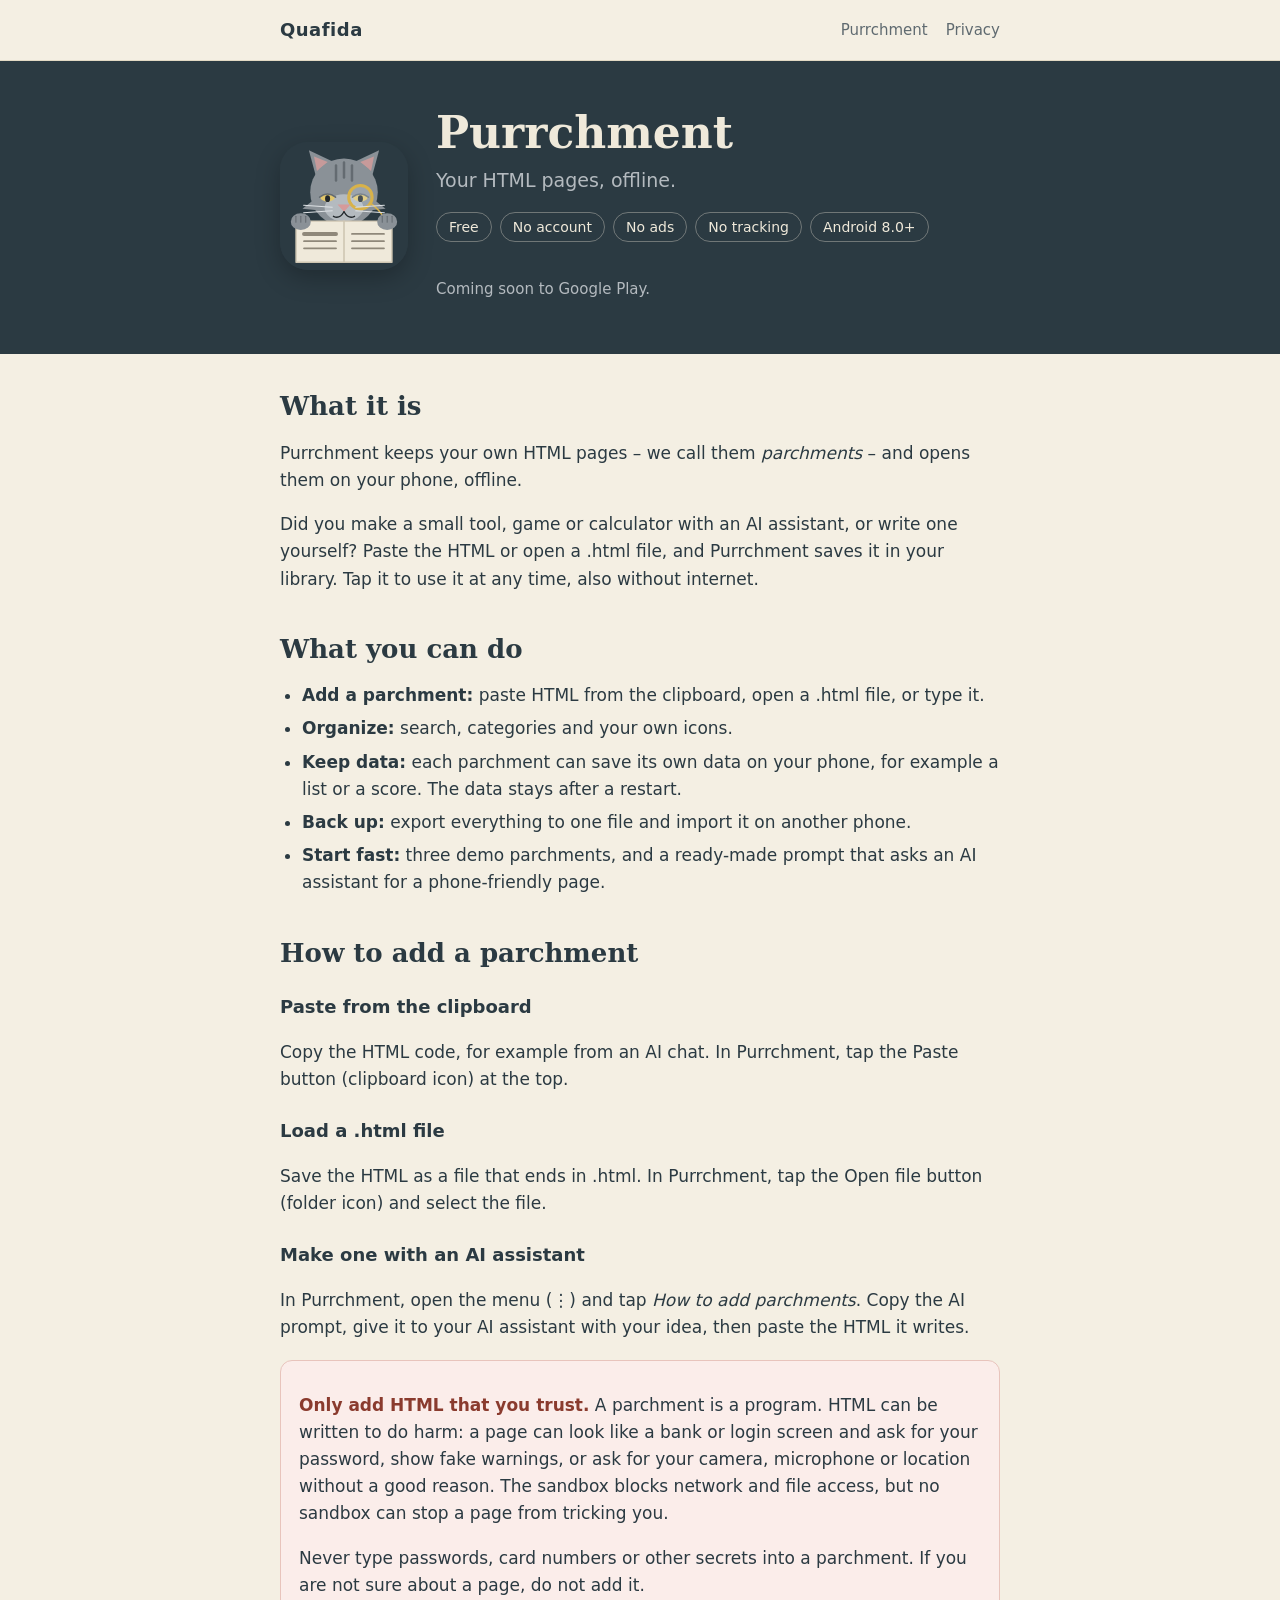
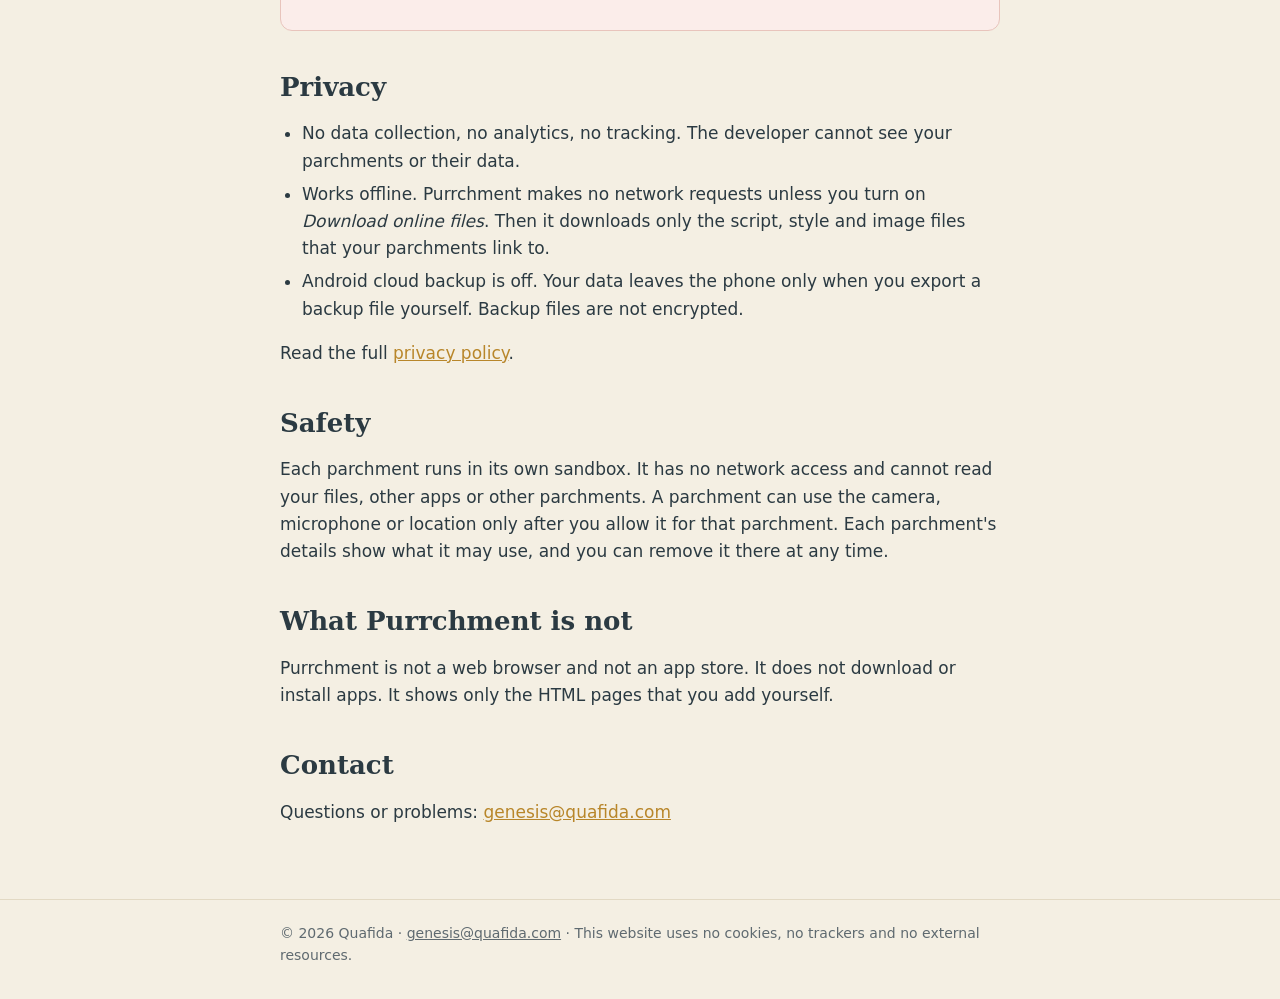
==== purrchment/index.html @ e3345865 "Purrchment: device access is saved per parchment and removable in its details Co-Authored-By: Claude" ====
<!DOCTYPE html>
<html lang="en">
<head>
<meta charset="utf-8">
<meta name="viewport" content="width=device-width, initial-scale=1">
<title>Purrchment – your HTML pages, offline</title>
<meta name="description" content="Keep your own HTML pages and use them offline on Android, each in a safe sandbox. Free, no account, no ads, no tracking.">
<link rel="icon" href="/assets/purrchment-icon-web.svg" type="image/svg+xml">
<link rel="stylesheet" href="/assets/site.css">
</head>
<body>
<header class="top"><div class="wrap">
  <a class="brand" href="/">Quafida</a>
  <nav><a href="/purrchment/">Purrchment</a><a href="/purrchment/privacy/">Privacy</a></nav>
</div></header>
<section class="hero"><div class="wrap">
  <img src="/assets/purrchment-icon-web.svg" alt="Purrchment icon: a gray cat with a monocle reads a paper">
  <div>
    <h1>Purrchment</h1>
    <p>Your HTML pages, offline.</p>
    <ul class="pills"><li>Free</li><li>No account</li><li>No ads</li><li>No tracking</li><li>Android 8.0+</li></ul>
    <span class="status">Coming soon to Google Play.</span>
  </div>
</div></section>

<main><div class="wrap">
  <h2>What it is</h2>
  <p>Purrchment keeps your own HTML pages – we call them <em>parchments</em> – and opens them on your phone, offline.</p>
  <p>Did you make a small tool, game or calculator with an AI assistant, or write one yourself? Paste the HTML or open a .html file, and Purrchment saves it in your library. Tap it to use it at any time, also without internet.</p>

  <h2>What you can do</h2>
  <ul class="list">
    <li><strong>Add a parchment:</strong> paste HTML from the clipboard, open a .html file, or type it.</li>
    <li><strong>Organize:</strong> search, categories and your own icons.</li>
    <li><strong>Keep data:</strong> each parchment can save its own data on your phone, for example a list or a score. The data stays after a restart.</li>
    <li><strong>Back up:</strong> export everything to one file and import it on another phone.</li>
    <li><strong>Start fast:</strong> three demo parchments, and a ready-made prompt that asks an AI assistant for a phone-friendly page.</li>
  </ul>

  <h2>How to add a parchment</h2>
  <h3>Paste from the clipboard</h3>
  <p>Copy the HTML code, for example from an AI chat. In Purrchment, tap the Paste button (clipboard icon) at the top.</p>
  <h3>Load a .html file</h3>
  <p>Save the HTML as a file that ends in .html. In Purrchment, tap the Open file button (folder icon) and select the file.</p>
  <h3>Make one with an AI assistant</h3>
  <p>In Purrchment, open the menu (⋮) and tap <em>How to add parchments</em>. Copy the AI prompt, give it to your AI assistant with your idea, then paste the HTML it writes.</p>

  <div class="warn">
    <p><strong>Only add HTML that you trust.</strong> A parchment is a program. HTML can be written to do harm: a page can look like a bank or login screen and ask for your password, show fake warnings, or ask for your camera, microphone or location without a good reason. The sandbox blocks network and file access, but no sandbox can stop a page from tricking you.</p>
    <p>Never type passwords, card numbers or other secrets into a parchment. If you are not sure about a page, do not add it.</p>
  </div>

  <h2>Privacy</h2>
  <ul class="list">
    <li>No data collection, no analytics, no tracking. The developer cannot see your parchments or their data.</li>
    <li>Works offline. Purrchment makes no network requests unless you turn on <em>Download online files</em>. Then it downloads only the script, style and image files that your parchments link to.</li>
    <li>Android cloud backup is off. Your data leaves the phone only when you export a backup file yourself. Backup files are not encrypted.</li>
  </ul>
  <p>Read the full <a href="/purrchment/privacy/">privacy policy</a>.</p>

  <h2>Safety</h2>
  <p>Each parchment runs in its own sandbox. It has no network access and cannot read your files, other apps or other parchments. A parchment can use the camera, microphone or location only after you allow it for that parchment. Each parchment's details show what it may use, and you can remove it there at any time.</p>

  <h2>What Purrchment is not</h2>
  <p>Purrchment is not a web browser and not an app store. It does not download or install apps. It shows only the HTML pages that you add yourself.</p>

  <h2>Contact</h2>
  <p>Questions or problems: <a href="mailto:genesis@quafida.com">genesis@quafida.com</a></p>
</div></main>
<footer><div class="wrap">© 2026 Quafida · <a href="mailto:genesis@quafida.com">genesis@quafida.com</a> · This website uses no cookies, no trackers and no external resources.</div></footer>
</body>
</html>
---- assets/site.css ----
/* Quafida site. No external fonts, scripts or trackers. */
:root {
  --bg: #F4EFE3;
  --card: #FFFDF7;
  --ink: #2B3A42;
  --muted: #5F6A70;
  --line: #E2D9C4;
  --accent: #B8862A;
  --warn-bg: #FBEDEA;
  --warn-line: #E8C4BC;
  --warn-ink: #8A3B2E;
  --hero: #2B3A42;
  --hero-ink: #EFE9DA;
  --hero-muted: #B4BABF;
}
@media (prefers-color-scheme: dark) {
  :root {
    --bg: #161D21;
    --card: #1F282D;
    --ink: #E6E1D4;
    --muted: #9BA4A9;
    --line: #2F3A40;
    --accent: #D9A93B;
    --warn-bg: #2E1F1C;
    --warn-line: #5A3029;
    --warn-ink: #F0B3A6;
    --hero: #0F1518;
  }
}
* { box-sizing: border-box; }
html { -webkit-text-size-adjust: 100%; }
body {
  margin: 0;
  background: var(--bg);
  color: var(--ink);
  font: 17px/1.6 system-ui, -apple-system, "Segoe UI", Roboto, sans-serif;
}
a { color: var(--accent); }
a:hover { text-decoration-thickness: 2px; }
.wrap { max-width: 760px; margin: 0 auto; padding: 0 20px; }
header.top { border-bottom: 1px solid var(--line); }
header.top .wrap { display: flex; align-items: center; justify-content: space-between; height: 60px; }
.brand { font-weight: 700; letter-spacing: .5px; color: var(--ink); text-decoration: none; font-size: 18px; }
nav a { color: var(--muted); text-decoration: none; margin-left: 18px; font-size: 15px; }
nav a:hover { color: var(--ink); }
.hero { background: var(--hero); color: var(--hero-ink); padding: 48px 0 52px; }
.hero .wrap { display: flex; gap: 28px; align-items: center; }
.hero img { width: 128px; height: 128px; border-radius: 28px; flex: none; box-shadow: 0 8px 24px rgba(0,0,0,.25); }
.hero h1 { margin: 0; font-family: Georgia, "DejaVu Serif", serif; font-size: 44px; line-height: 1.1; }
.hero p { margin: 8px 0 0; color: var(--hero-muted); font-size: 19px; }
.pills { display: flex; flex-wrap: wrap; gap: 8px; margin-top: 16px; padding: 0; list-style: none; }
.pills li { border: 1px solid rgba(239,233,218,.35); border-radius: 999px; padding: 3px 12px; font-size: 14px; color: var(--hero-ink); }
.status { display: inline-block; margin-top: 18px; font-size: 15px; color: var(--hero-muted); }
main { padding: 36px 0 56px; }
h2 { font-family: Georgia, "DejaVu Serif", serif; font-size: 26px; margin: 40px 0 10px; line-height: 1.25; }
h3 { font-size: 18px; margin: 24px 0 6px; }
main > .wrap > h2:first-child { margin-top: 0; }
ul.list { padding-left: 22px; }
ul.list li { margin: 6px 0; }
.card {
  display: flex; gap: 18px; align-items: center; text-decoration: none; color: inherit;
  background: var(--card); border: 1px solid var(--line); border-radius: 16px; padding: 18px; margin: 14px 0;
}
.card:hover { border-color: var(--accent); }
.card img { width: 72px; height: 72px; border-radius: 16px; flex: none; }
.card strong { font-size: 19px; display: block; }
.card span { color: var(--muted); font-size: 15px; }
.warn { background: var(--warn-bg); border: 1px solid var(--warn-line); border-radius: 12px; padding: 14px 18px; margin: 18px 0; }
.warn strong { color: var(--warn-ink); }
.note { color: var(--muted); font-size: 15px; }
footer { border-top: 1px solid var(--line); padding: 22px 0 32px; color: var(--muted); font-size: 14px; }
footer a { color: var(--muted); }
@media (max-width: 560px) {
  .hero .wrap { flex-direction: column; align-items: flex-start; gap: 18px; }
  .hero img { width: 96px; height: 96px; border-radius: 22px; }
  .hero h1 { font-size: 36px; }
  nav a { margin-left: 12px; }
}
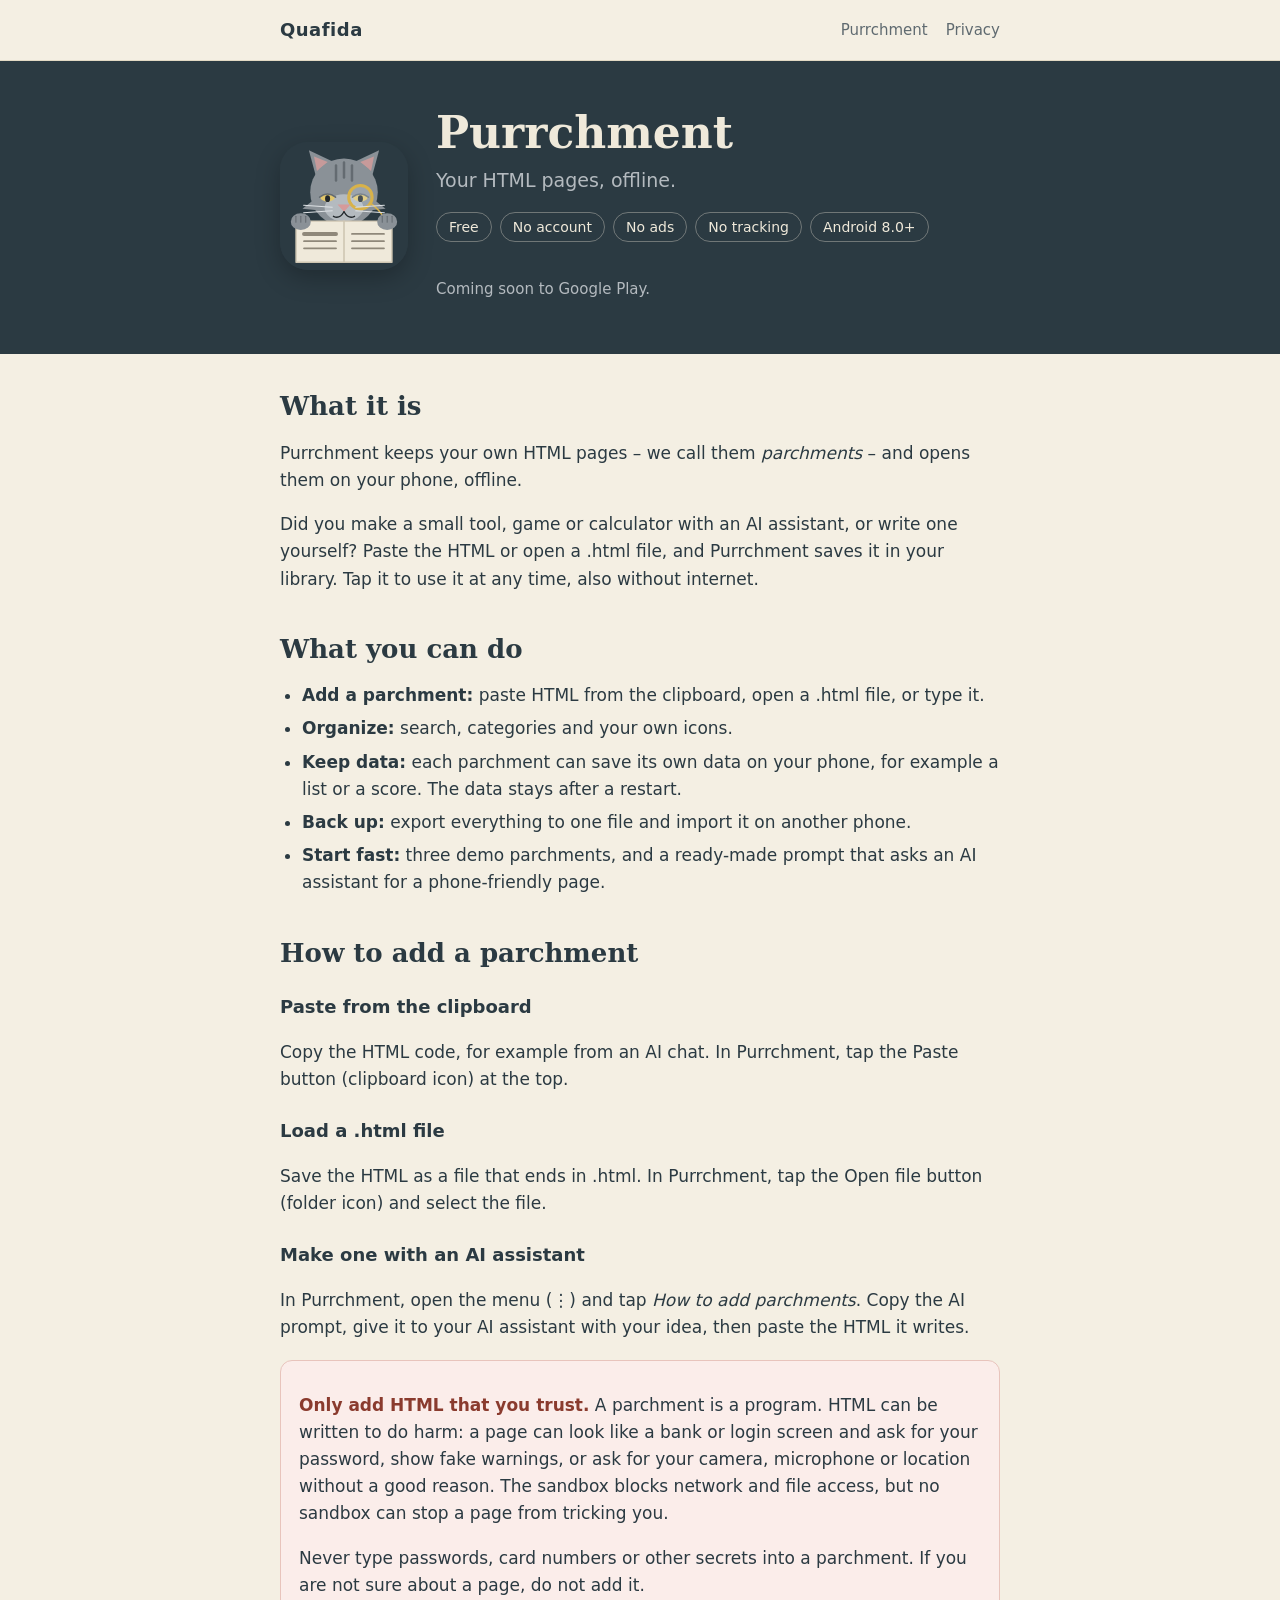
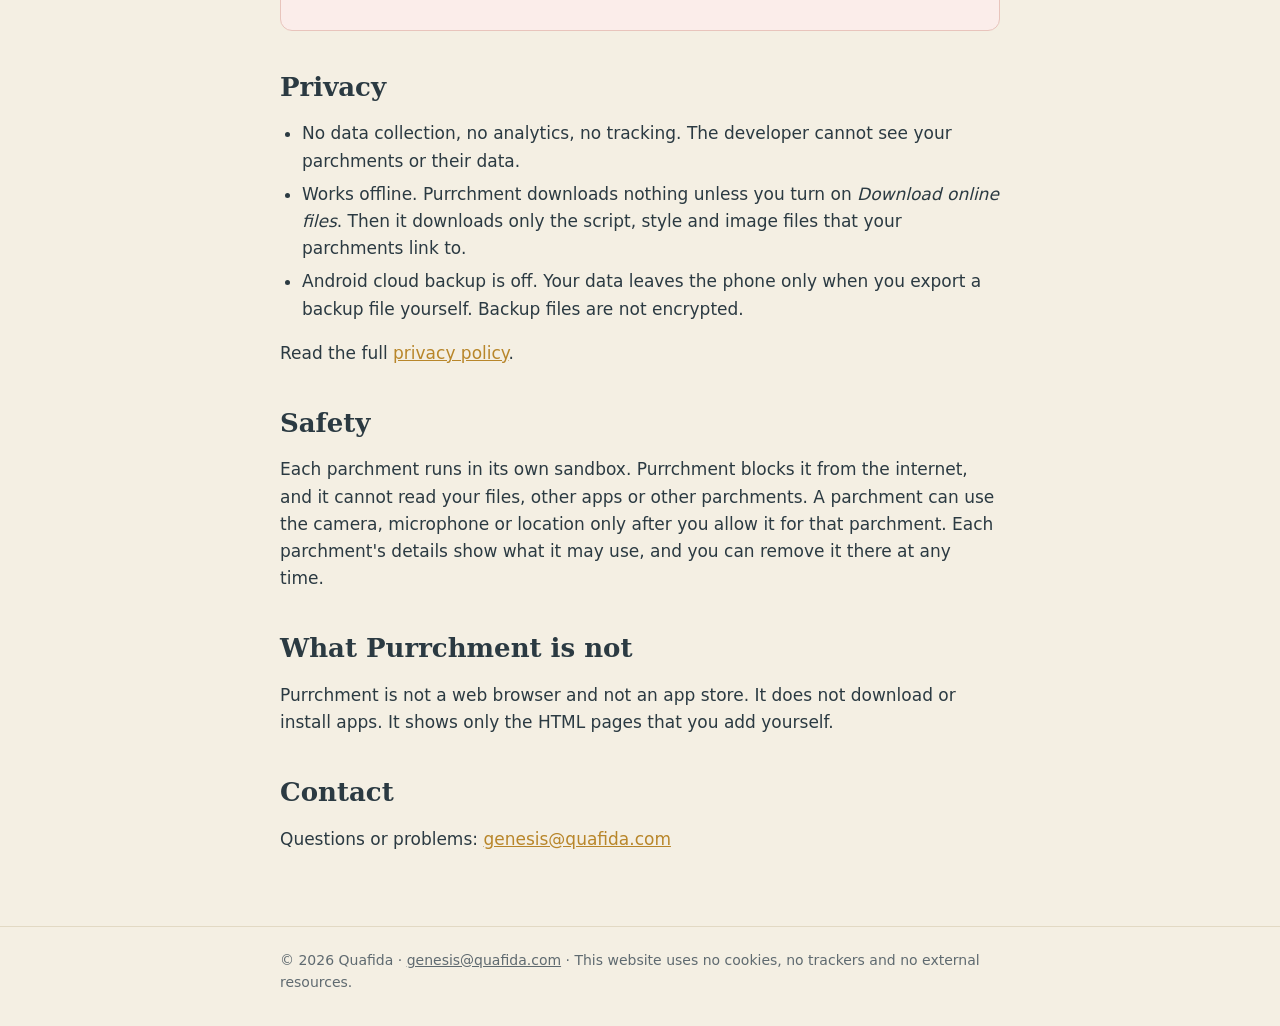
==== commit 67cd95cc: "Purrchment: describe the network block exactly Co-Authored-By: Claude Opus 5.5 <noreply@anthropic.co" ====
--- a/purrchment/index.html
+++ b/purrchment/index.html
@@ -5,16 +5,16 @@
 <meta name="viewport" content="width=device-width, initial-scale=1">
 <title>Purrchment – your HTML pages, offline</title>
 <meta name="description" content="Keep your own HTML pages and use them offline on Android, each in a safe sandbox. Free, no account, no ads, no tracking.">
-<link rel="icon" href="/assets/purrchment-icon-web.svg" type="image/svg+xml">
-<link rel="stylesheet" href="/assets/site.css">
+<link rel="icon" href="../assets/purrchment-icon-web.svg" type="image/svg+xml">
+<link rel="stylesheet" href="../assets/site.css">
 </head>
 <body>
 <header class="top"><div class="wrap">
-  <a class="brand" href="/">Quafida</a>
-  <nav><a href="/purrchment/">Purrchment</a><a href="/purrchment/privacy/">Privacy</a></nav>
+  <a class="brand" href="../">Quafida</a>
+  <nav><a href="../purrchment/">Purrchment</a><a href="../purrchment/privacy/">Privacy</a></nav>
 </div></header>
 <section class="hero"><div class="wrap">
-  <img src="/assets/purrchment-icon-web.svg" alt="Purrchment icon: a gray cat with a monocle reads a paper">
+  <img src="../assets/purrchment-icon-web.svg" alt="Purrchment icon: a gray cat with a monocle reads a paper">
   <div>
     <h1>Purrchment</h1>
     <p>Your HTML pages, offline.</p>
@@ -53,13 +53,13 @@
   <h2>Privacy</h2>
   <ul class="list">
     <li>No data collection, no analytics, no tracking. The developer cannot see your parchments or their data.</li>
-    <li>Works offline. Purrchment makes no network requests unless you turn on <em>Download online files</em>. Then it downloads only the script, style and image files that your parchments link to.</li>
+    <li>Works offline. Purrchment downloads nothing unless you turn on <em>Download online files</em>. Then it downloads only the script, style and image files that your parchments link to.</li>
     <li>Android cloud backup is off. Your data leaves the phone only when you export a backup file yourself. Backup files are not encrypted.</li>
   </ul>
-  <p>Read the full <a href="/purrchment/privacy/">privacy policy</a>.</p>
+  <p>Read the full <a href="../purrchment/privacy/">privacy policy</a>.</p>
 
   <h2>Safety</h2>
-  <p>Each parchment runs in its own sandbox. It has no network access and cannot read your files, other apps or other parchments. A parchment can use the camera, microphone or location only after you allow it for that parchment. Each parchment's details show what it may use, and you can remove it there at any time.</p>
+  <p>Each parchment runs in its own sandbox. Purrchment blocks it from the internet, and it cannot read your files, other apps or other parchments. A parchment can use the camera, microphone or location only after you allow it for that parchment. Each parchment's details show what it may use, and you can remove it there at any time.</p>
 
   <h2>What Purrchment is not</h2>
   <p>Purrchment is not a web browser and not an app store. It does not download or install apps. It shows only the HTML pages that you add yourself.</p>
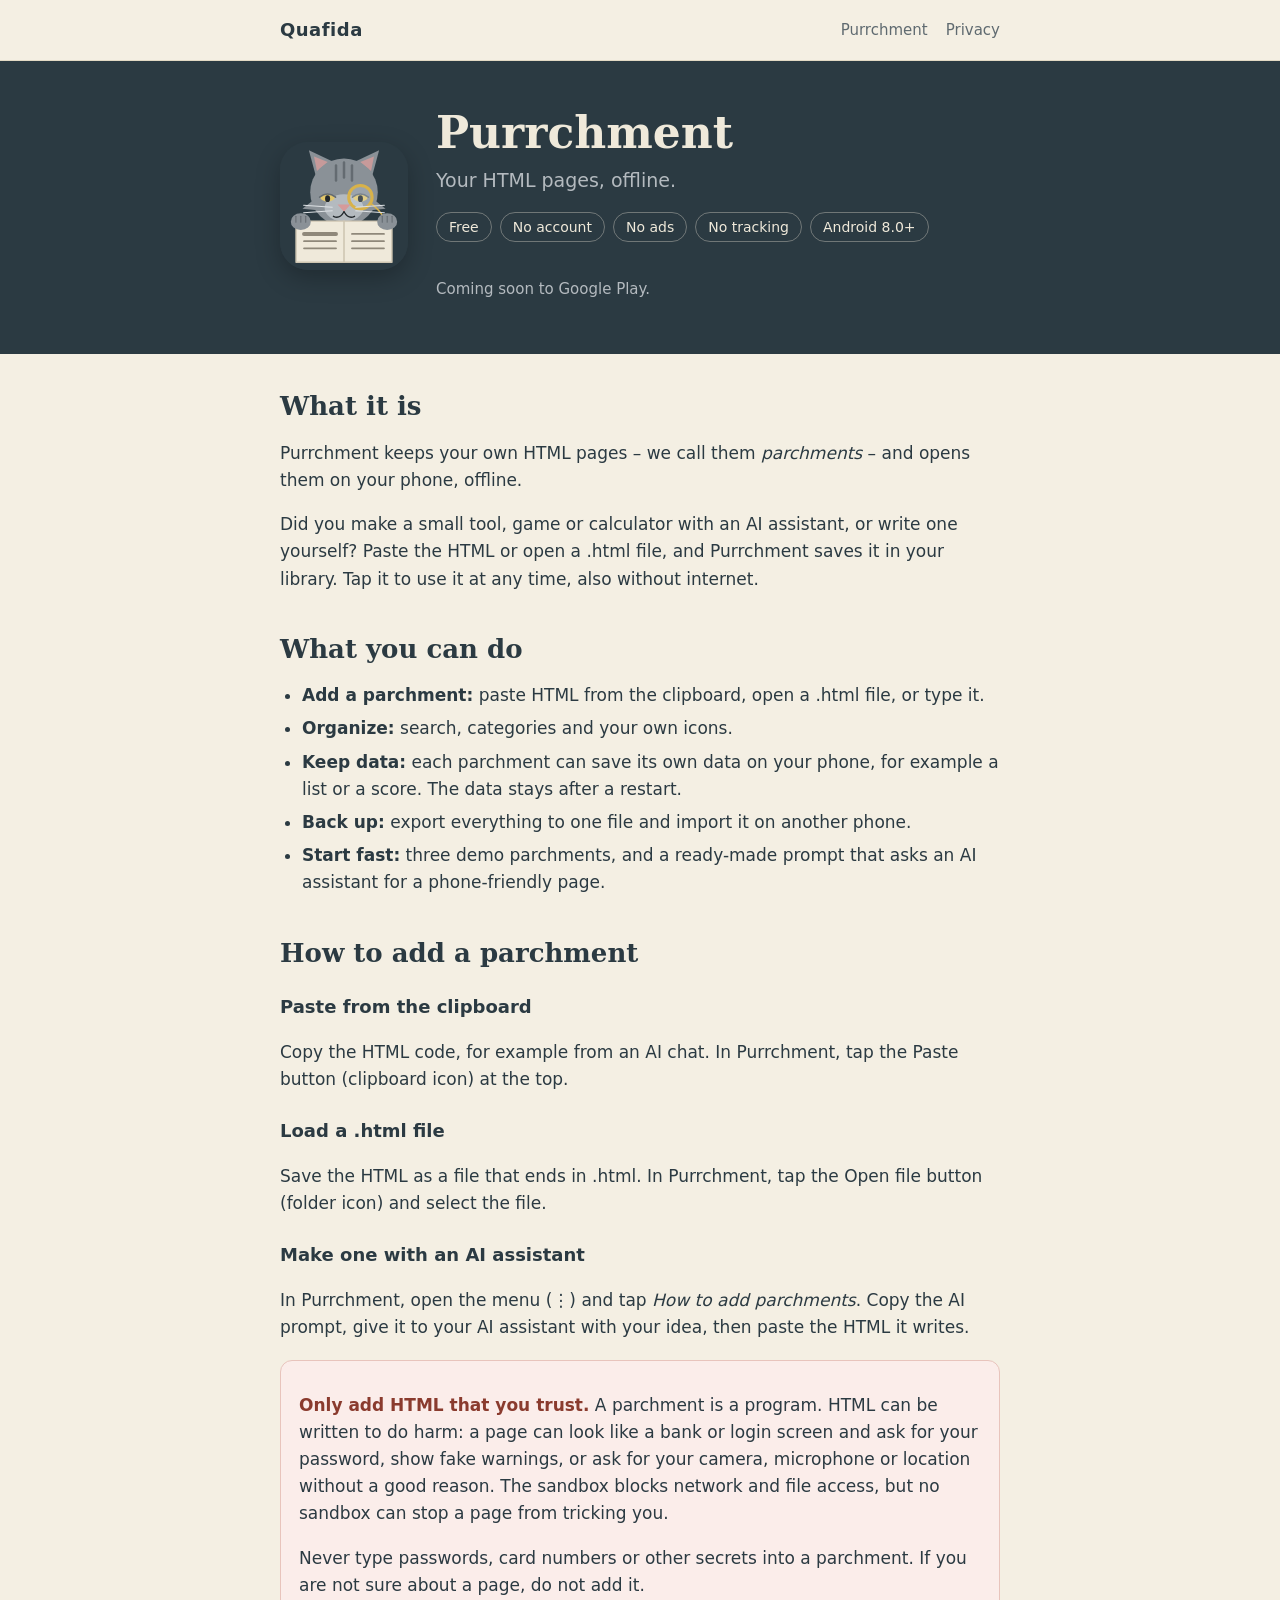
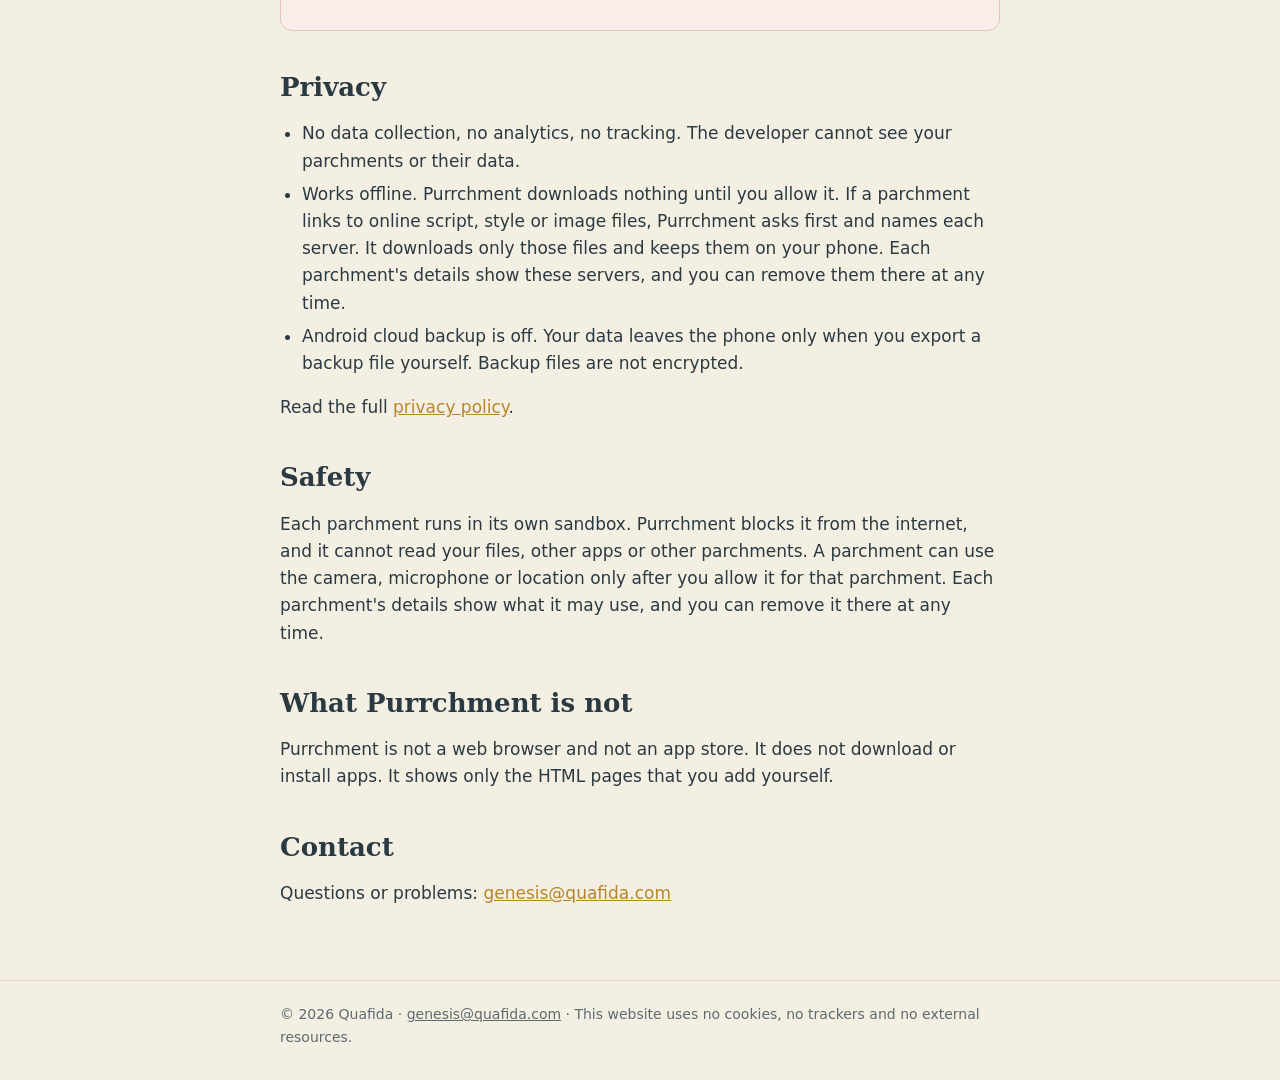
==== commit fa34da9e: "Purrchment: downloads of online files need permission per parchment The app no longer has a global "" ====
--- a/purrchment/index.html
+++ b/purrchment/index.html
@@ -53,7 +53,7 @@
   <h2>Privacy</h2>
   <ul class="list">
     <li>No data collection, no analytics, no tracking. The developer cannot see your parchments or their data.</li>
-    <li>Works offline. Purrchment downloads nothing unless you turn on <em>Download online files</em>. Then it downloads only the script, style and image files that your parchments link to.</li>
+    <li>Works offline. Purrchment downloads nothing until you allow it. If a parchment links to online script, style or image files, Purrchment asks first and names each server. It downloads only those files and keeps them on your phone. Each parchment's details show these servers, and you can remove them there at any time.</li>
     <li>Android cloud backup is off. Your data leaves the phone only when you export a backup file yourself. Backup files are not encrypted.</li>
   </ul>
   <p>Read the full <a href="../purrchment/privacy/">privacy policy</a>.</p>
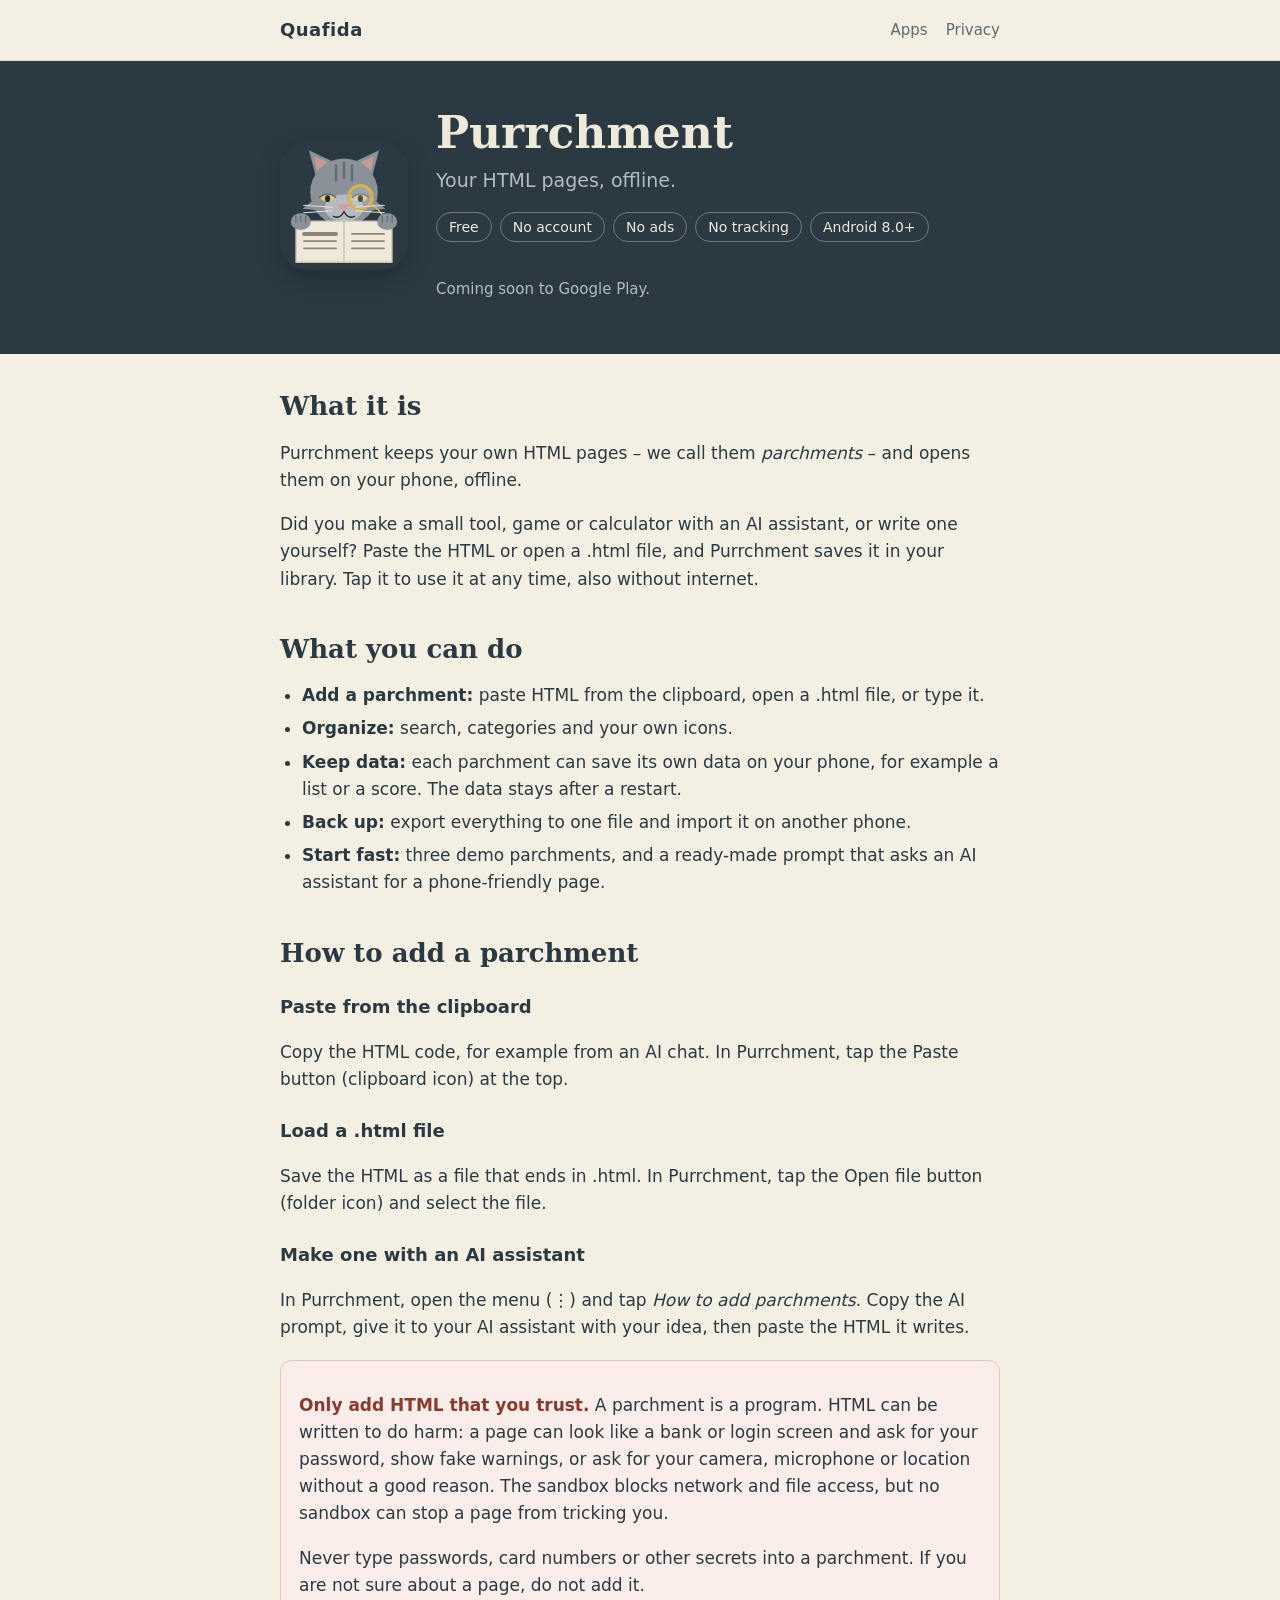
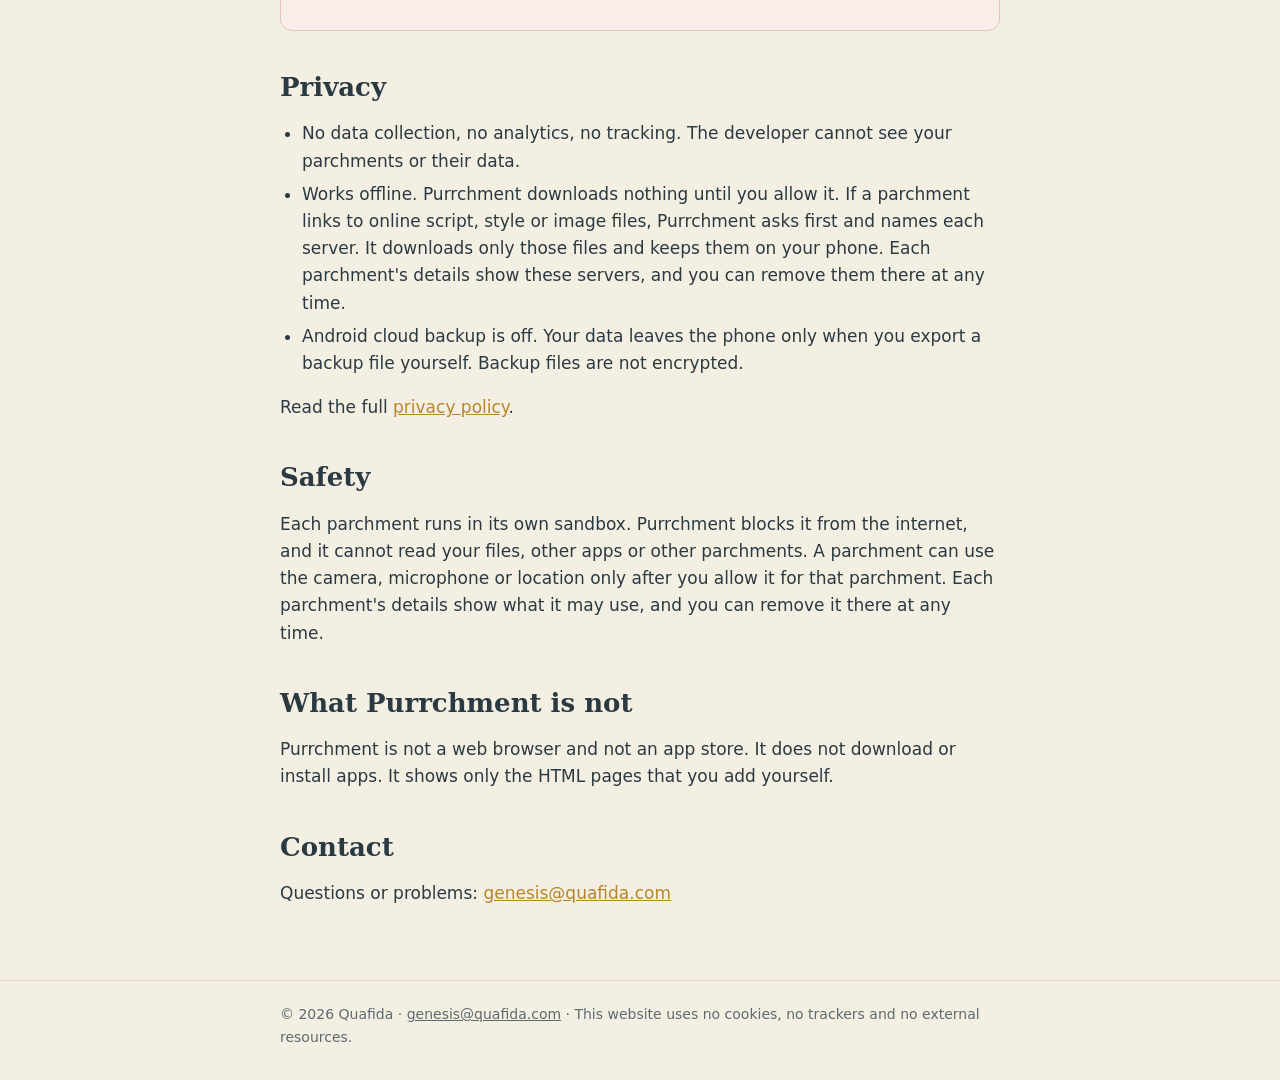
==== commit cae3ef6e: "Add a site-wide privacy page that lists each app's policy The menu "Privacy" pointed to the Purrchme" ====
--- a/purrchment/index.html
+++ b/purrchment/index.html
@@ -11,7 +11,7 @@
 <body>
 <header class="top"><div class="wrap">
   <a class="brand" href="../">Quafida</a>
-  <nav><a href="../purrchment/">Purrchment</a><a href="../purrchment/privacy/">Privacy</a></nav>
+  <nav><a href="../#apps">Apps</a><a href="../privacy/">Privacy</a></nav>
 </div></header>
 <section class="hero"><div class="wrap">
   <img src="../assets/purrchment-icon-web.svg" alt="Purrchment icon: a gray cat with a monocle reads a paper">
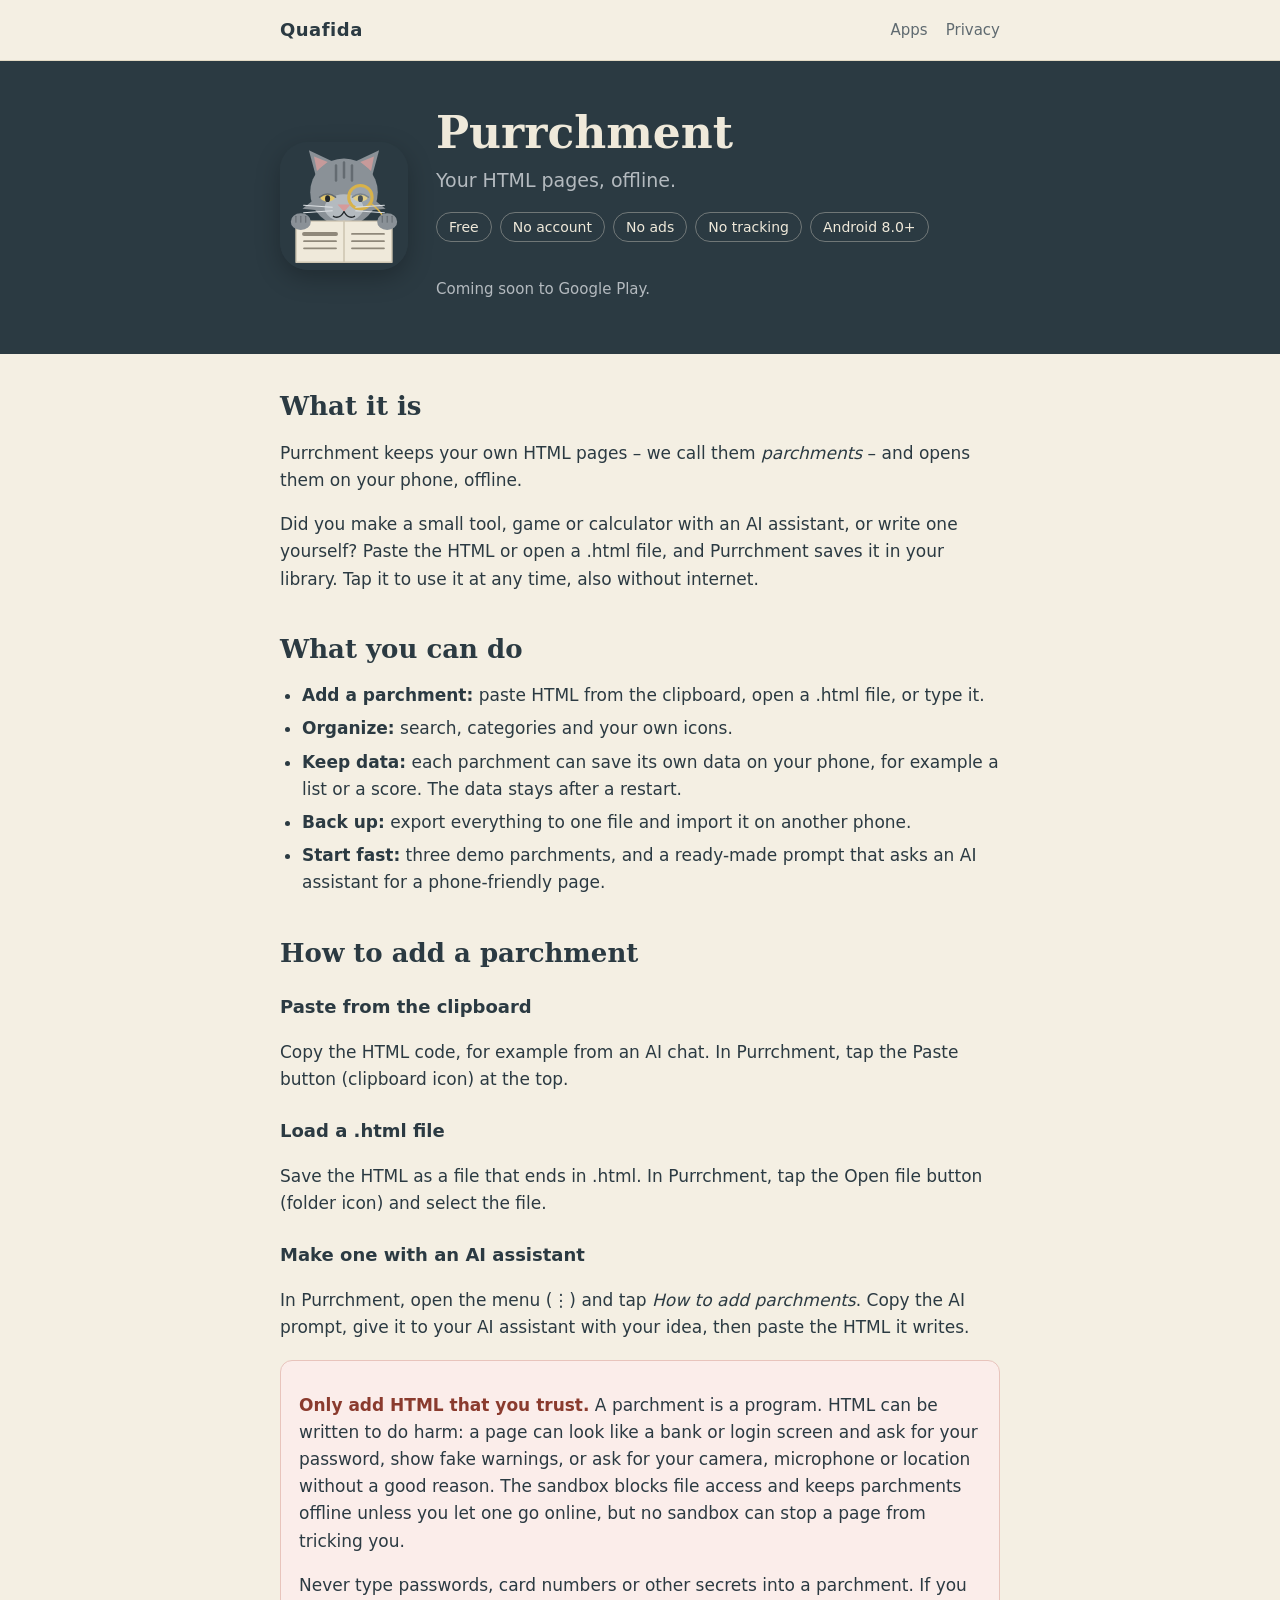
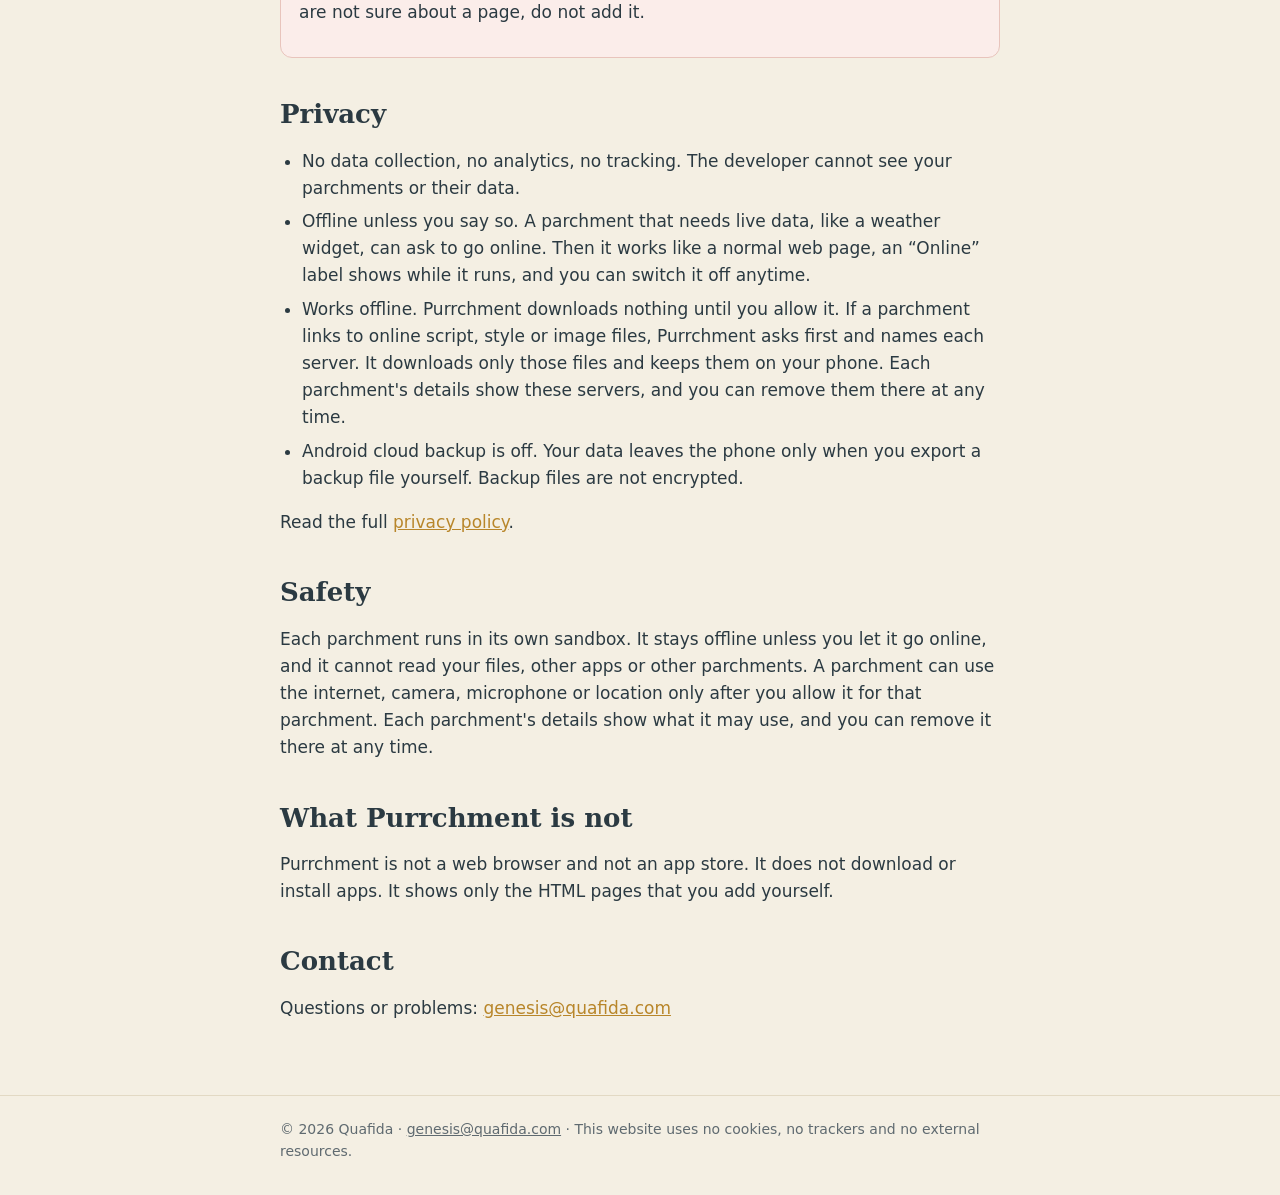
==== commit 1799f63c: "Purrchment: parchments can go online when the user allows it Parchments stay offline by default. A p" ====
--- a/purrchment/index.html
+++ b/purrchment/index.html
@@ -46,20 +46,21 @@
   <p>In Purrchment, open the menu (⋮) and tap <em>How to add parchments</em>. Copy the AI prompt, give it to your AI assistant with your idea, then paste the HTML it writes.</p>
 
   <div class="warn">
-    <p><strong>Only add HTML that you trust.</strong> A parchment is a program. HTML can be written to do harm: a page can look like a bank or login screen and ask for your password, show fake warnings, or ask for your camera, microphone or location without a good reason. The sandbox blocks network and file access, but no sandbox can stop a page from tricking you.</p>
+    <p><strong>Only add HTML that you trust.</strong> A parchment is a program. HTML can be written to do harm: a page can look like a bank or login screen and ask for your password, show fake warnings, or ask for your camera, microphone or location without a good reason. The sandbox blocks file access and keeps parchments offline unless you let one go online, but no sandbox can stop a page from tricking you.</p>
     <p>Never type passwords, card numbers or other secrets into a parchment. If you are not sure about a page, do not add it.</p>
   </div>
 
   <h2>Privacy</h2>
   <ul class="list">
     <li>No data collection, no analytics, no tracking. The developer cannot see your parchments or their data.</li>
+    <li>Offline unless you say so. A parchment that needs live data, like a weather widget, can ask to go online. Then it works like a normal web page, an &ldquo;Online&rdquo; label shows while it runs, and you can switch it off anytime.</li>
     <li>Works offline. Purrchment downloads nothing until you allow it. If a parchment links to online script, style or image files, Purrchment asks first and names each server. It downloads only those files and keeps them on your phone. Each parchment's details show these servers, and you can remove them there at any time.</li>
     <li>Android cloud backup is off. Your data leaves the phone only when you export a backup file yourself. Backup files are not encrypted.</li>
   </ul>
   <p>Read the full <a href="../purrchment/privacy/">privacy policy</a>.</p>
 
   <h2>Safety</h2>
-  <p>Each parchment runs in its own sandbox. Purrchment blocks it from the internet, and it cannot read your files, other apps or other parchments. A parchment can use the camera, microphone or location only after you allow it for that parchment. Each parchment's details show what it may use, and you can remove it there at any time.</p>
+  <p>Each parchment runs in its own sandbox. It stays offline unless you let it go online, and it cannot read your files, other apps or other parchments. A parchment can use the internet, camera, microphone or location only after you allow it for that parchment. Each parchment's details show what it may use, and you can remove it there at any time.</p>
 
   <h2>What Purrchment is not</h2>
   <p>Purrchment is not a web browser and not an app store. It does not download or install apps. It shows only the HTML pages that you add yourself.</p>
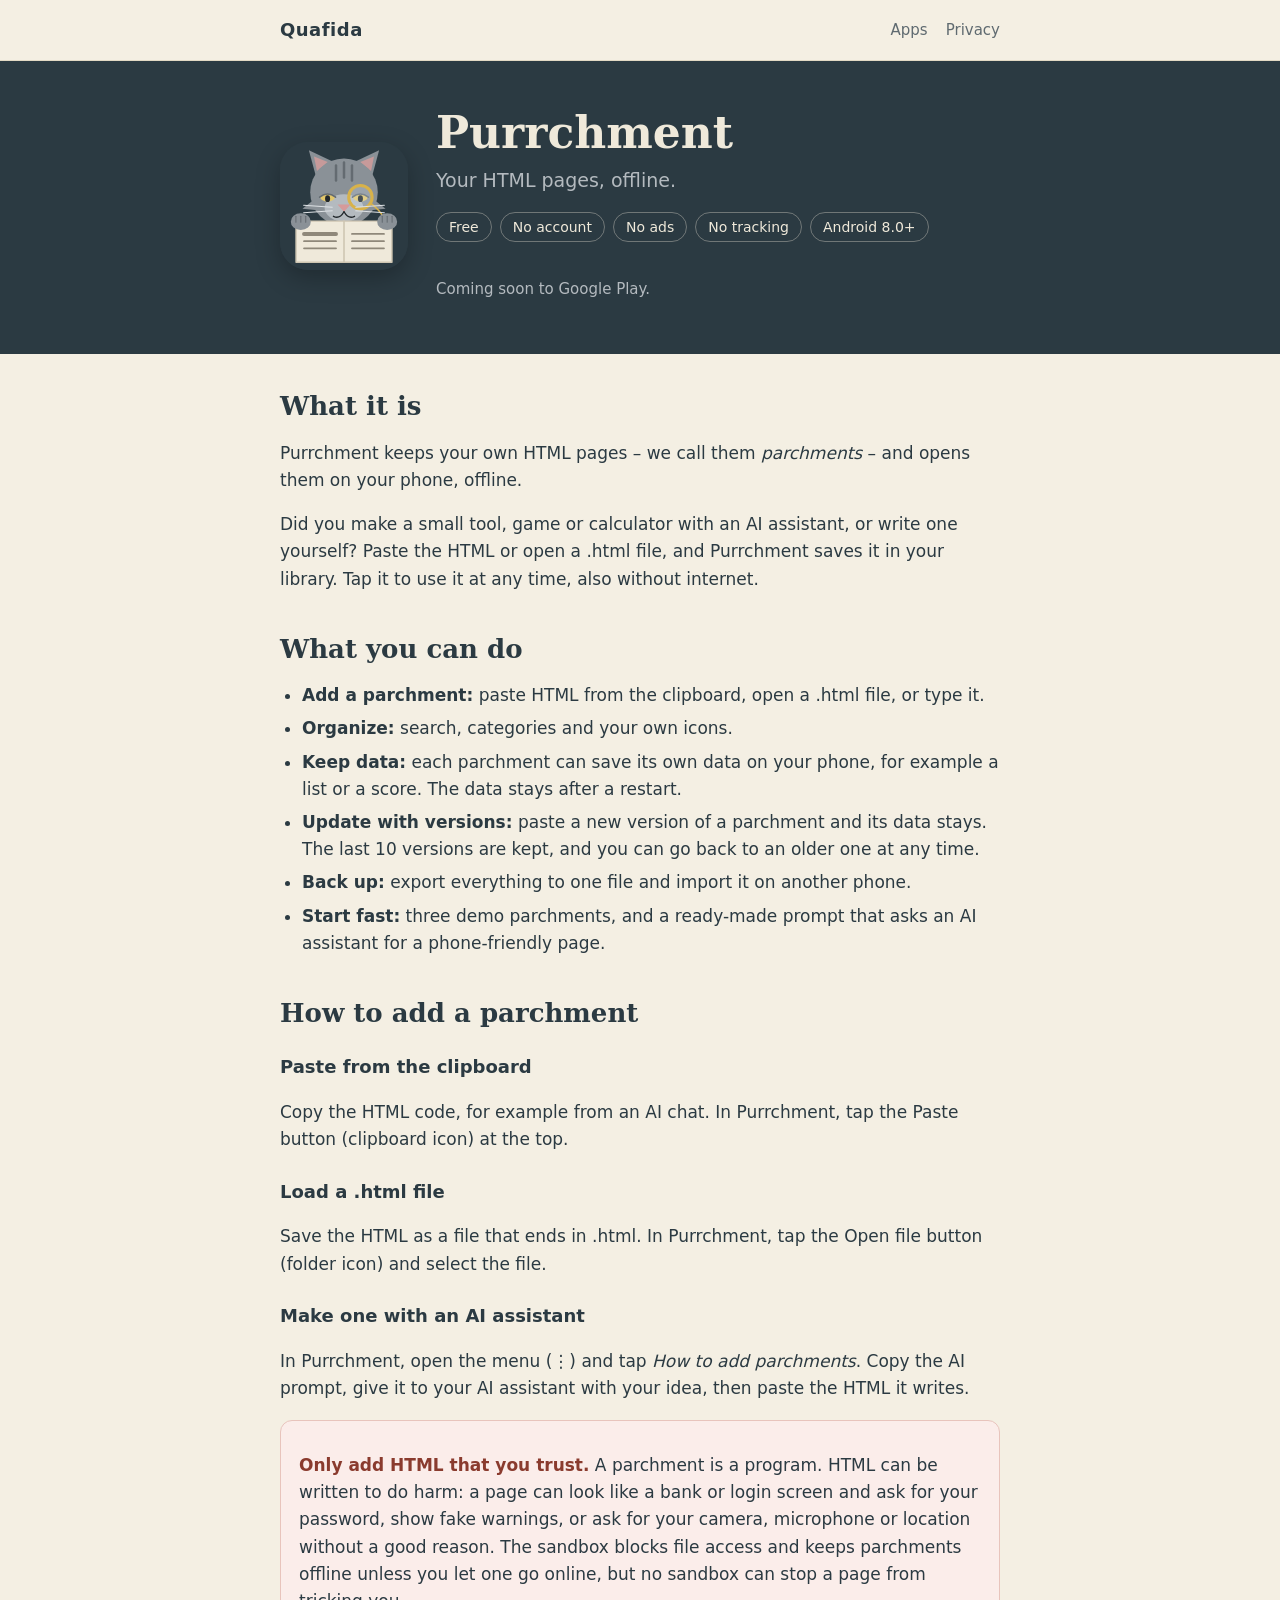
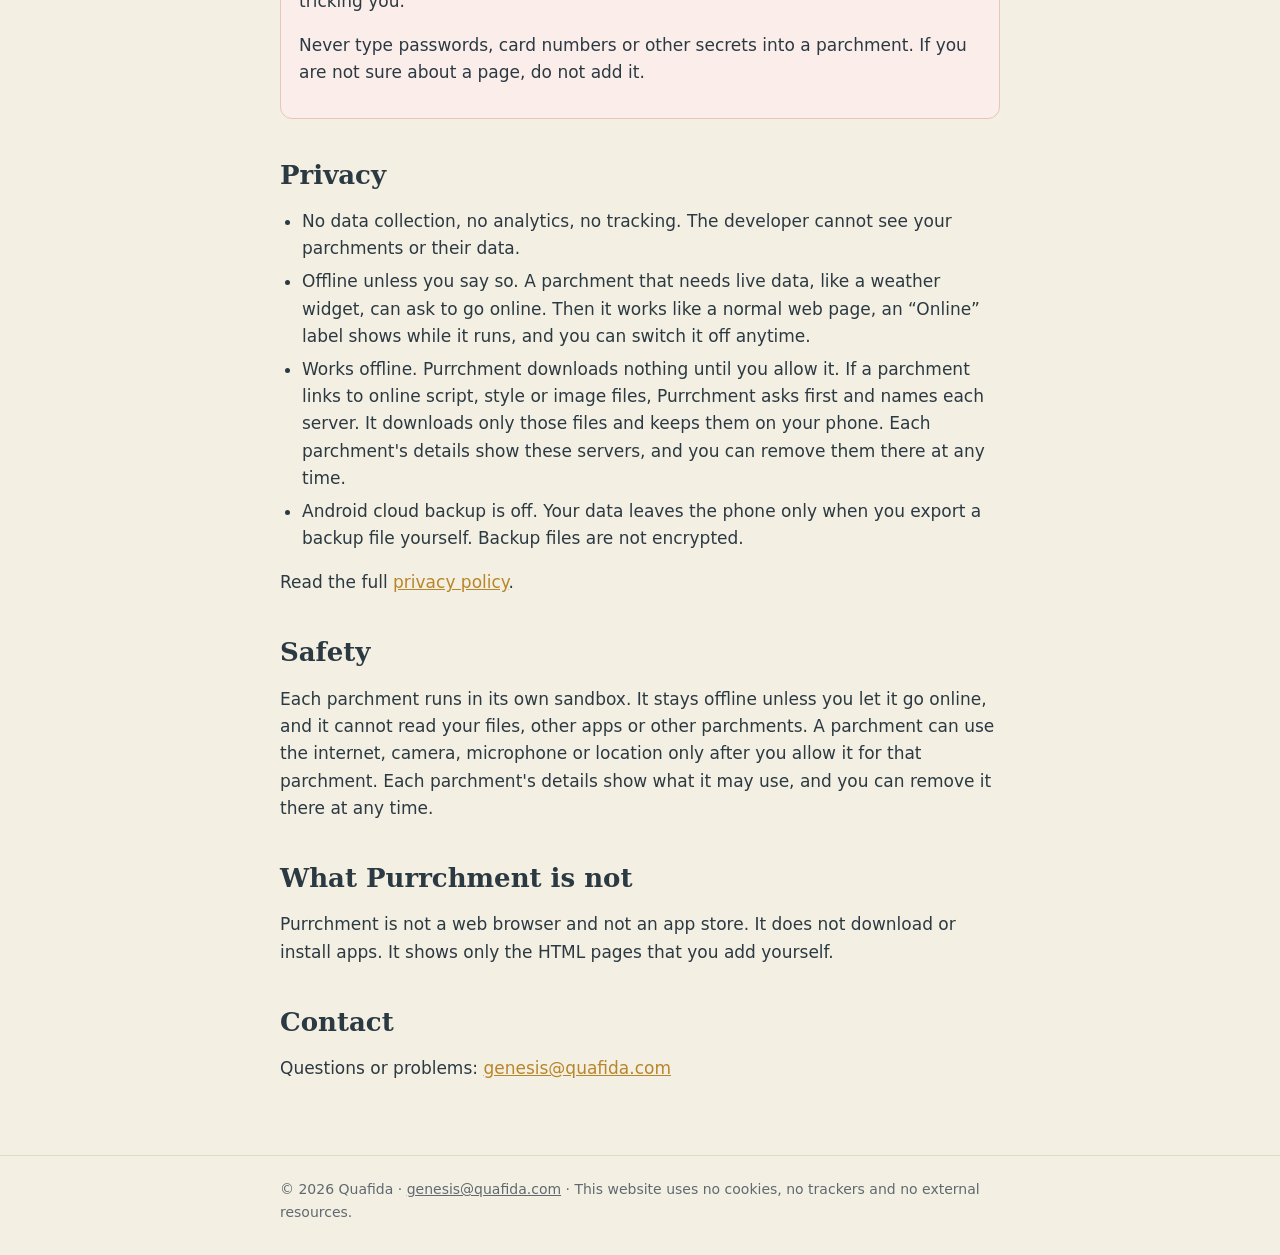
==== commit e6beb6b5: "Purrchment: correct the Safe Browsing text, add the versions feature Safe Browsing in Android WebVie" ====
--- a/purrchment/index.html
+++ b/purrchment/index.html
@@ -33,6 +33,7 @@
     <li><strong>Add a parchment:</strong> paste HTML from the clipboard, open a .html file, or type it.</li>
     <li><strong>Organize:</strong> search, categories and your own icons.</li>
     <li><strong>Keep data:</strong> each parchment can save its own data on your phone, for example a list or a score. The data stays after a restart.</li>
+    <li><strong>Update with versions:</strong> paste a new version of a parchment and its data stays. The last 10 versions are kept, and you can go back to an older one at any time.</li>
     <li><strong>Back up:</strong> export everything to one file and import it on another phone.</li>
     <li><strong>Start fast:</strong> three demo parchments, and a ready-made prompt that asks an AI assistant for a phone-friendly page.</li>
   </ul>
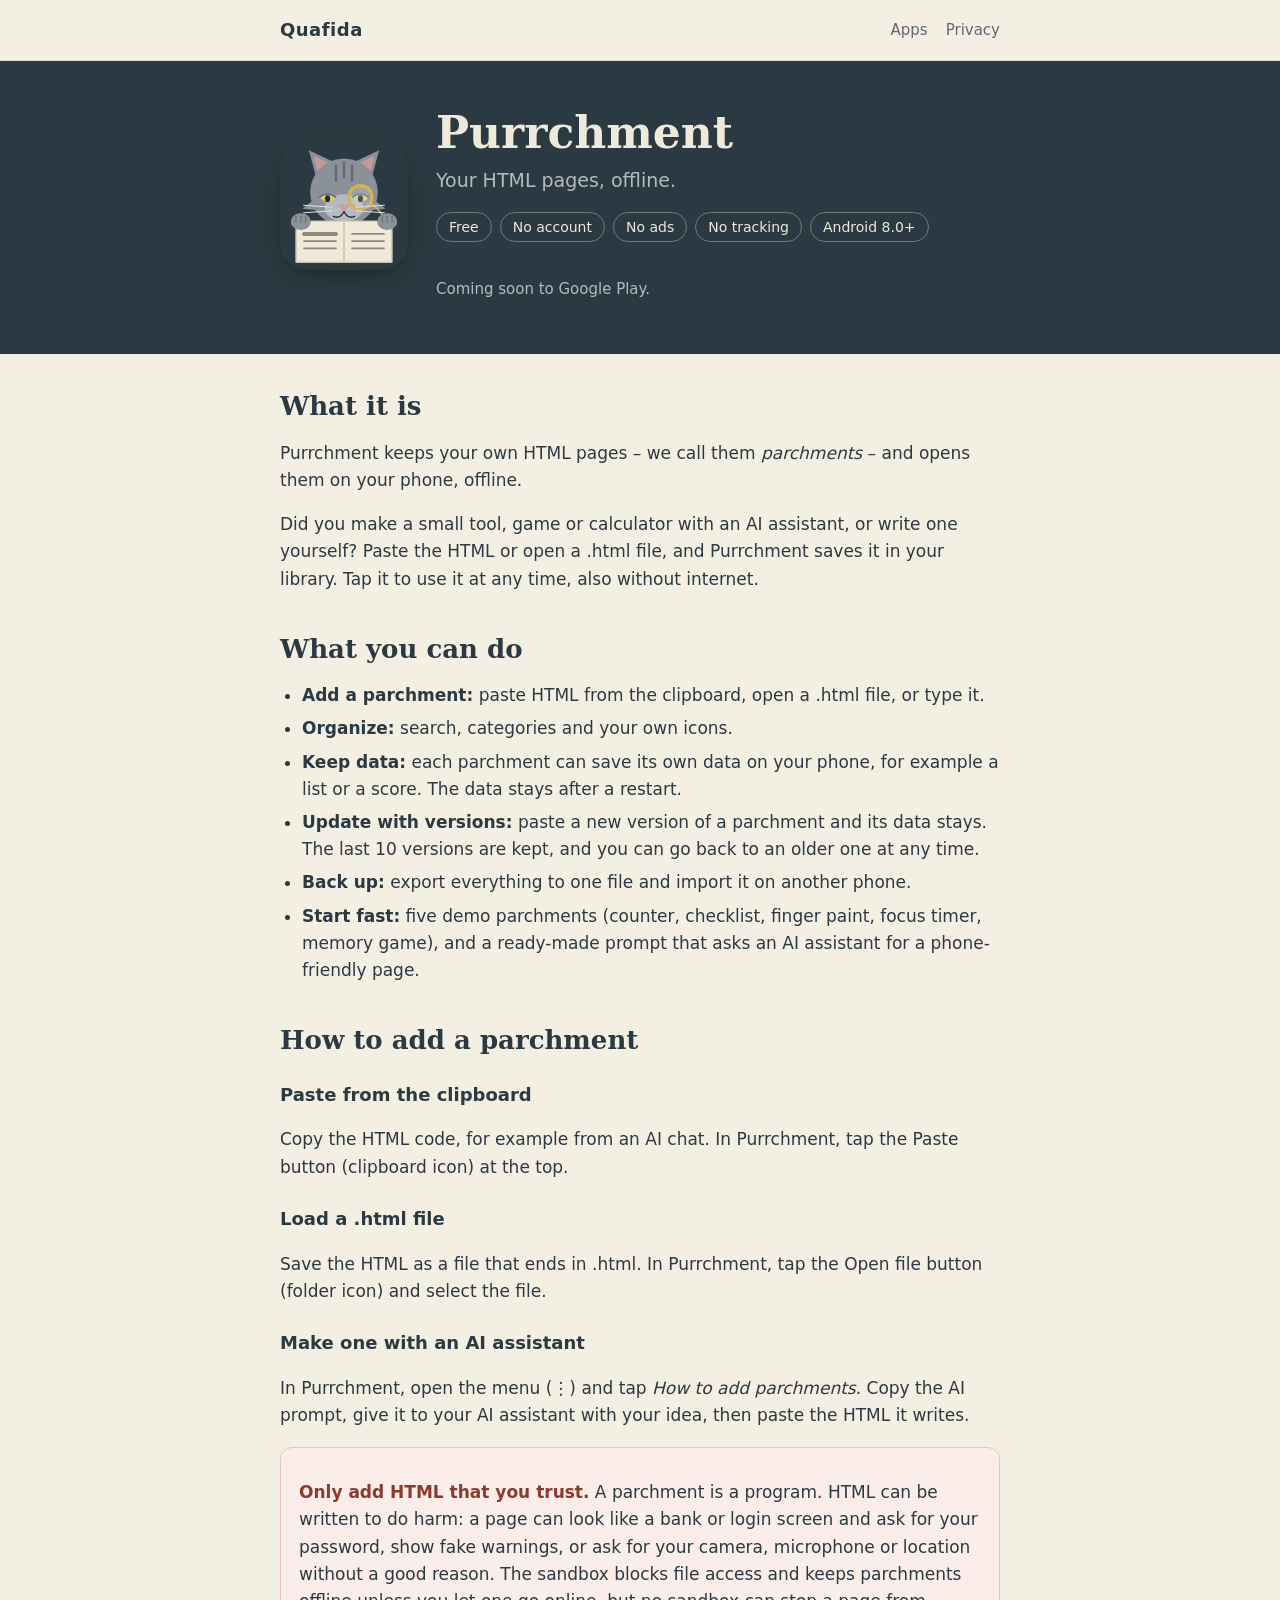
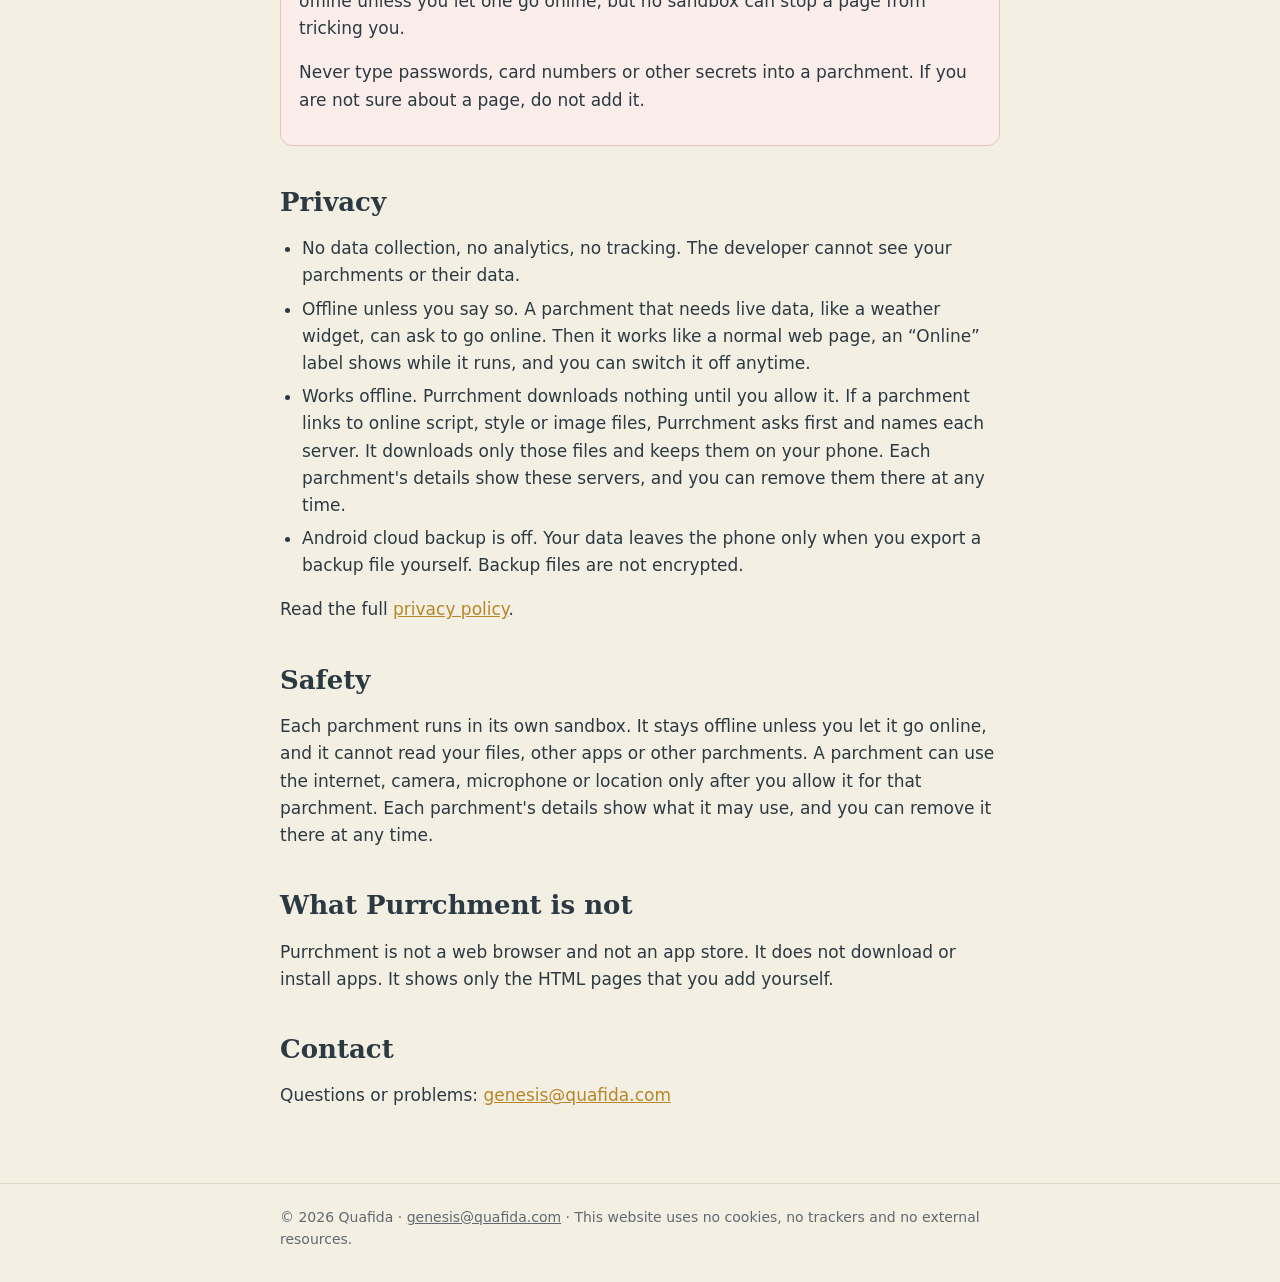
==== commit 0465ea76: "Purrchment: five demo parchments Co-Authored-By: Claude Opus 5.5 <noreply@anthropic.com> Claude-Sess" ====
--- a/purrchment/index.html
+++ b/purrchment/index.html
@@ -35,7 +35,7 @@
     <li><strong>Keep data:</strong> each parchment can save its own data on your phone, for example a list or a score. The data stays after a restart.</li>
     <li><strong>Update with versions:</strong> paste a new version of a parchment and its data stays. The last 10 versions are kept, and you can go back to an older one at any time.</li>
     <li><strong>Back up:</strong> export everything to one file and import it on another phone.</li>
-    <li><strong>Start fast:</strong> three demo parchments, and a ready-made prompt that asks an AI assistant for a phone-friendly page.</li>
+    <li><strong>Start fast:</strong> five demo parchments (counter, checklist, finger paint, focus timer, memory game), and a ready-made prompt that asks an AI assistant for a phone-friendly page.</li>
   </ul>
 
   <h2>How to add a parchment</h2>
